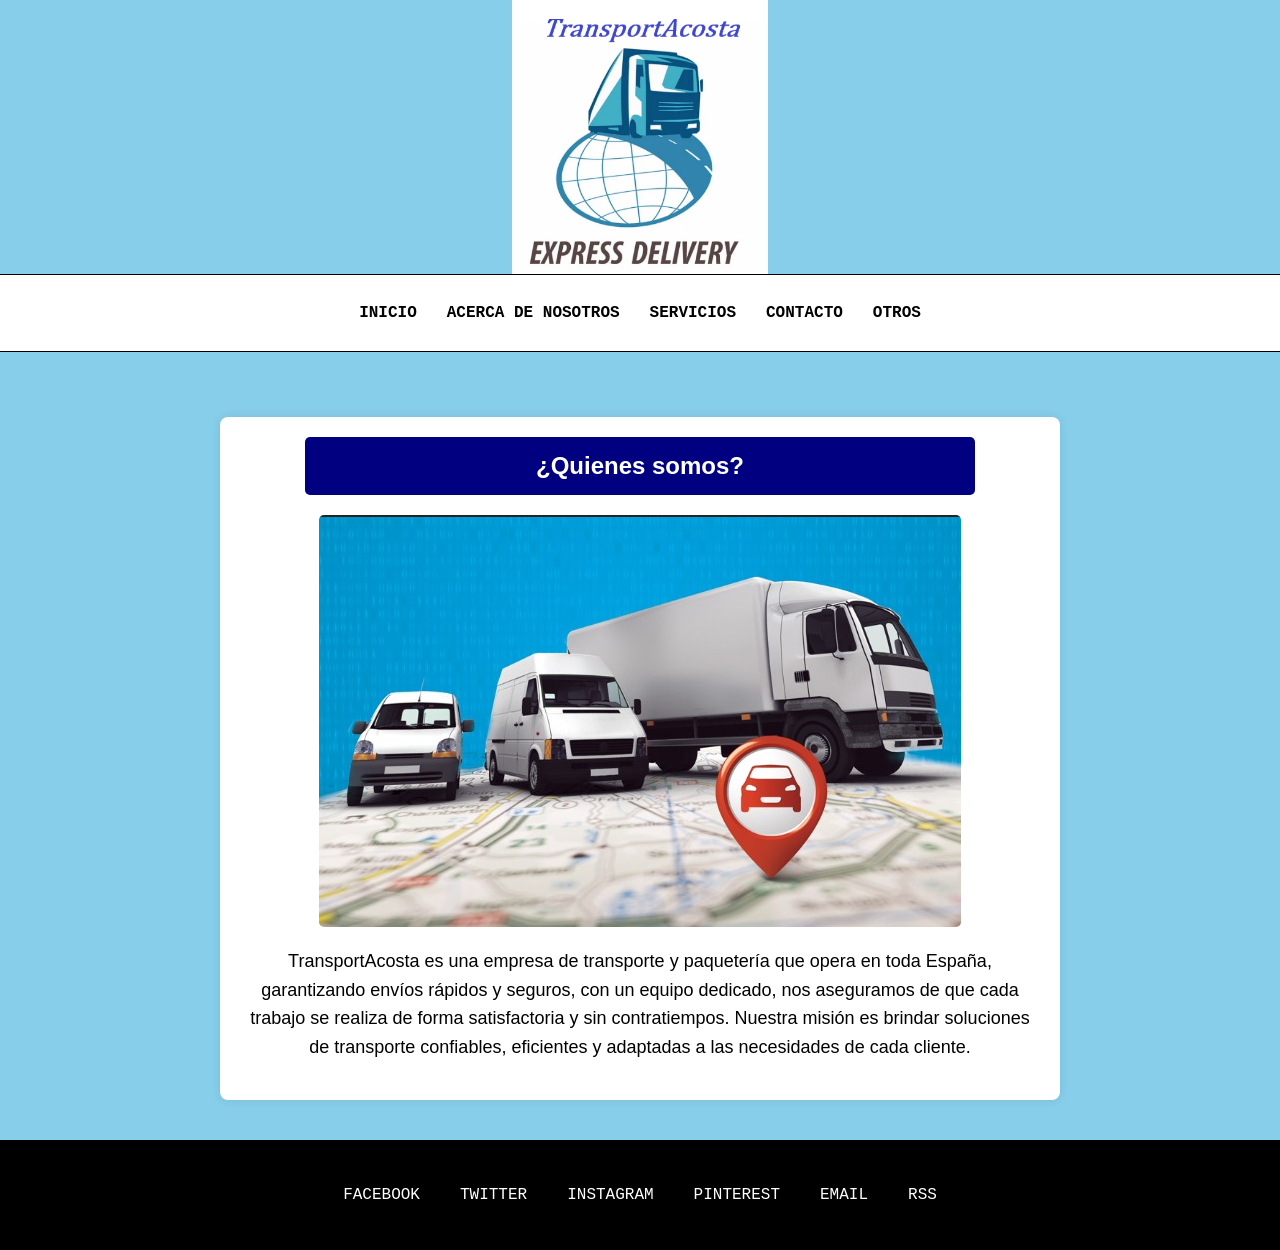
==== ProyectoWebTransporte-main/acerca/acerca.html @ 56adaf0a "cambio" ====
<!DOCTYPE html>
    <html lang="es">
    
    <head>
        <meta charset="UTF-8">
        <meta name="author" content="Juan Ramón Acosta González">
        <meta name="description" content="Acerca de TransportAcosta - Transporte y paquetería en España">
        <title>Acerca de Nosotros - TransportAcosta</title>
        <link rel="stylesheet" href="../css/acerca.css">
    </head>
    
    <body>
        <header>
            <img class="fotoHeader" src="../imagenes/TransportAcosta.png " alt="Logo de TransportAcosta">
            <nav>
                <ul>
                    <li><a href="../index.html">INICIO</a></li>
                    <li><a href="../acerca/acerca.html">ACERCA DE NOSOTROS</a></li>
                    <li><a href="../servicios/servicios.html">SERVICIOS</a></li>
                    <li><a href="../contacto/contacto.html">CONTACTO</a></li>
                    <li><a href="#">OTROS</a></li>
                </ul>
            </nav>
        </header>
    
        <main>
            <section class="acercaSection">
                <h2>¿Quienes somos?</h2>
                <img src="../imagenes/camiones.jpg" alt="Camión de TransportAcosta">
                <p>
                    TransportAcosta es una empresa de transporte y paquetería que opera en toda España, garantizando 
                    envíos rápidos y seguros, con un equipo dedicado, nos aseguramos de que cada trabajo se realiza de forma satisfactoria y sin contratiempos. 
                    Nuestra misión es brindar soluciones de transporte confiables, eficientes y adaptadas a las necesidades de cada cliente.
                </p>
            </section>
        </main>
    
        <footer>
            <ul>
                <li><a href="https://es-es.facebook.com">FACEBOOK</a></li>
                <li><a href="https://twitter.com">TWITTER</a></li>
                <li><a href="https://www.instagram.com/">INSTAGRAM</a></li>
                <li><a href="https://pinterest.com">PINTEREST</a></li>
                <li><a href="https://www.gmail.com">EMAIL</a></li>
                <li><a href="https://rss.com/es/">RSS</a></li>
            </ul>
        </footer>    
    </body>
    
    </html>
---- ProyectoWebTransporte-main/css/acerca.css ----
/* Estilos generales */
body {
    font-family: 'Courier New', Courier, monospace;
    background-color: skyblue;
    color: black;
    margin: 0;
    padding: 0;
    text-align: center;
}

header {
    display: flex;
    align-items: center;
    flex-direction: column;
}

.fotoHeader {
    width: 20%;
}

nav {
    border-top: solid black 1px;
    border-bottom: solid black 1px;
    width: 100%;
    margin-bottom: 25px;
    padding: 8px;
    background-color: white;
}

nav ul {
    display: flex;
    justify-content: center;
    list-style-type: none;
    padding: 0;
}

nav ul li {
    padding: 5px;
}

nav ul li a {
    text-decoration: none;
    color: black;
    font-weight: bold;
    padding: 10px;
}

nav ul li a:hover {
    color: white;
    background-color: black;
    border-radius: 5px;
}

/* Estilos específicos para la sección Acerca de Nosotros */
.acercaSection {
    text-align: center;
    max-width: 800px;
    margin: 40px auto;
    padding: 20px;
    background-color: white;
    border-radius: 8px;
    box-shadow: 0 0 10px rgba(0, 0, 0, 0.1);
}

/* Asegurar que el título esté arriba y centrado */
.acercaSection h2 {
    font-family: 'Arial Black', Arial, sans-serif;
    background-color: navy;
    color: white;
    padding: 15px;
    border-radius: 5px;
    display: block;  /* Asegura que ocupe todo el ancho */
    width: 80%;  /* Ocupar todo el ancho disponible */
    text-align: center;
    margin: 0 auto 20px auto;
}

/* Centrar la imagen correctamente */
.acercaSection img {
    display: block;  /* Evita que quede en línea con el título */
    margin: 0 auto 20px auto;  /* Centra la imagen y deja espacio abajo */
    max-width: 100%;
    height: auto;
    border-radius: 5px;
}

/* Estilos del texto debajo de la imagen */
.acercaSection p {
    font-size: 18px;
    line-height: 1.6;
    color: black;
    font-family: Arial;
}

/* Footer */
footer {
    background-color: black;
    padding: 10px 0;
}

footer ul {
    display: flex;
    justify-content: center;
    list-style-type: none;
    padding: 0;
}

footer ul li {
    padding: 20px;
}

footer ul li a {
    text-decoration: none;
    color: white;
}

footer ul li a:hover {
    color: skyblue;
}
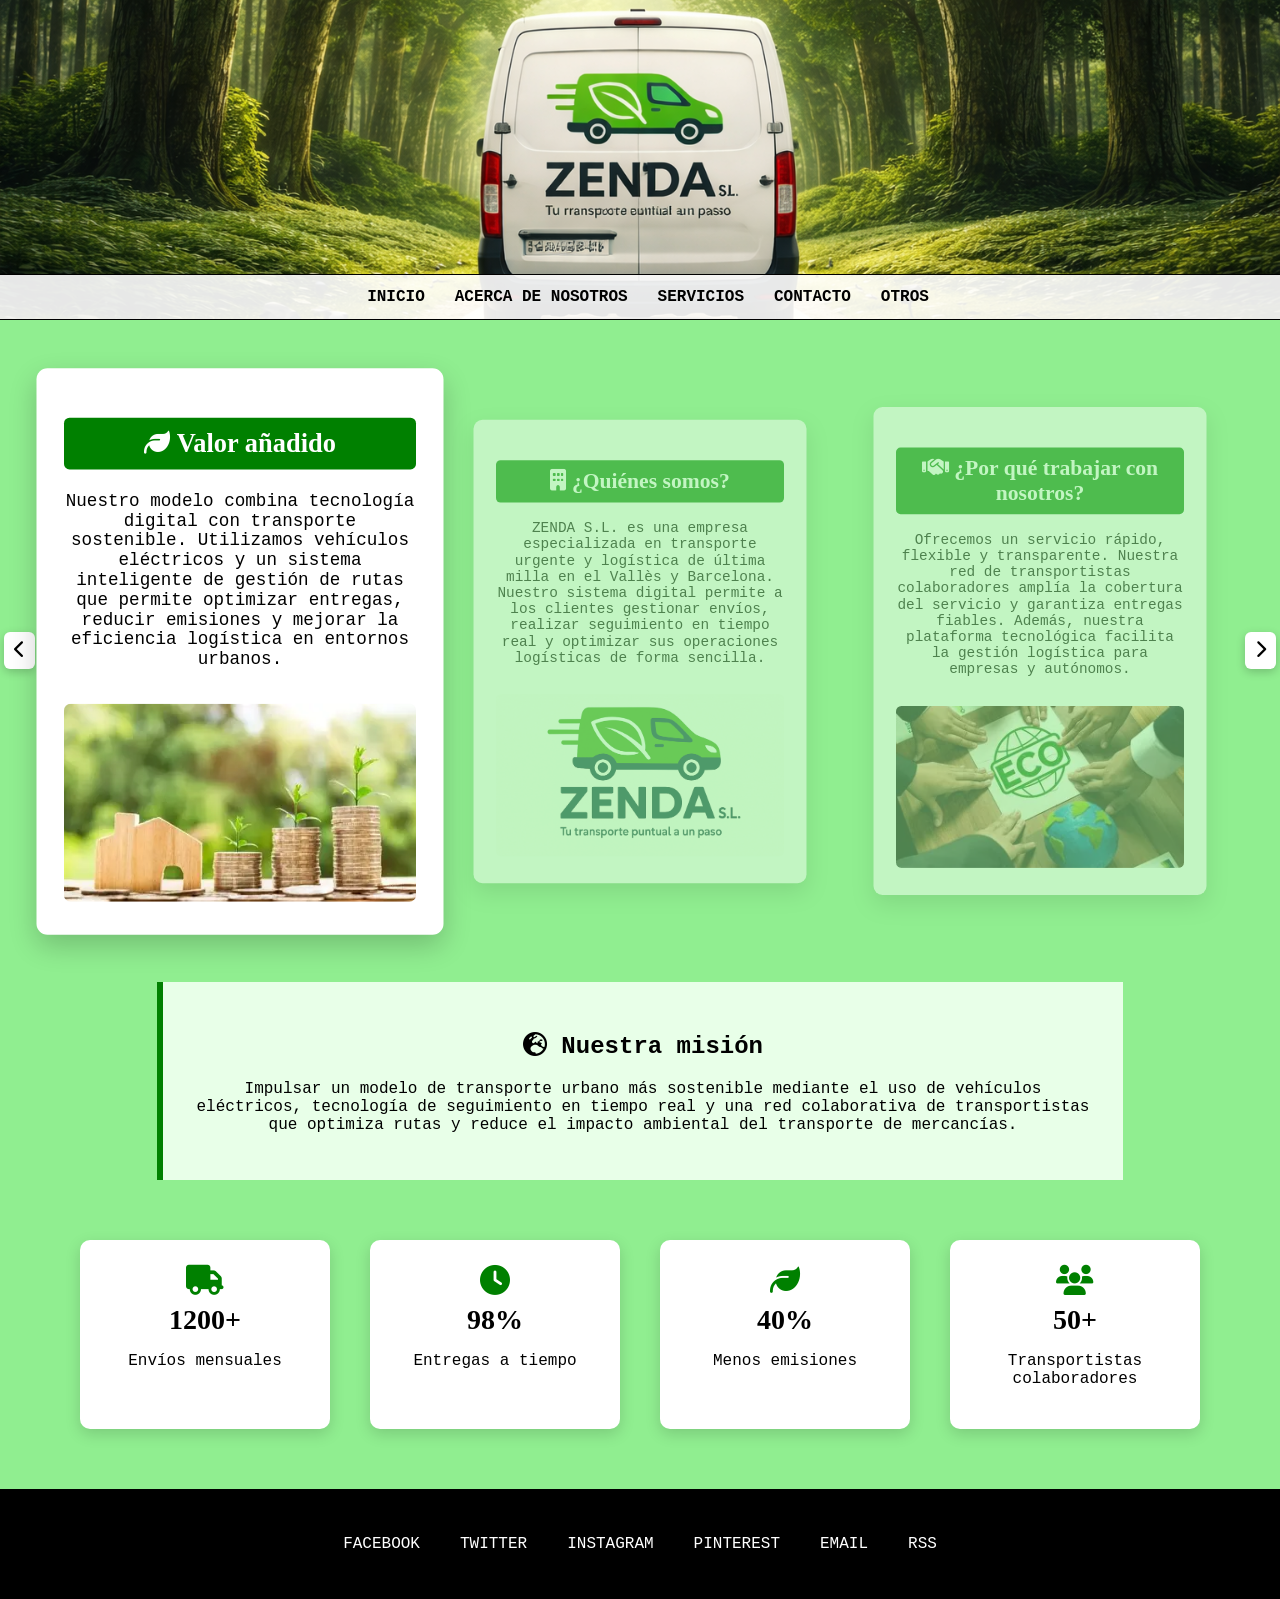
==== commit c6962d5d: "acerca" ====
--- a/ProyectoWebTransporte-main/acerca/acerca.html
+++ b/ProyectoWebTransporte-main/acerca/acerca.html
@@ -1,51 +1,225 @@
-    <!DOCTYPE html>
-    <html lang="es">
-    
-    <head>
-        <meta charset="UTF-8">
-        <meta name="author" content="Juan Ramón Acosta González">
-        <meta name="description" content="Acerca de TransportAcosta - Transporte y paquetería en España">
-        <title>Acerca de Nosotros - TransportAcosta</title>
-        <link rel="stylesheet" href="../css/acerca.css">
-    </head>
-    
-    <body>
-        <header>
-            <img class="fotoHeader" src="../imagenes/TransportAcosta.png " alt="Logo de TransportAcosta">
-            <nav>
-                <ul>
-                    <li><a href="../index.html">INICIO</a></li>
-                    <li><a href="../acerca/acerca.html">ACERCA DE NOSOTROS</a></li>
-                    <li><a href="../servicios/servicios.html">SERVICIOS</a></li>
-                    <li><a href="../contacto/contacto.html">CONTACTO</a></li>
-                    <li><a href="#">OTROS</a></li>
-                </ul>
-            </nav>
-        </header>
-    
-        <main>
-            <section class="acercaSection">
-                <h2>¿Quienes somos?</h2>
-                <img src="../imagenes/camiones.jpg" alt="Camión de TransportAcosta">
-                <p>
-                    TransportAcosta es una empresa de transporte y paquetería que opera en toda España, garantizando 
-                    envíos rápidos y seguros, con un equipo dedicado, nos aseguramos de que cada trabajo se realiza de forma satisfactoria y sin contratiempos. 
-                    Nuestra misión es brindar soluciones de transporte confiables, eficientes y adaptadas a las necesidades de cada cliente.
-                </p>
-            </section>
-        </main>
-    
-        <footer>
-            <ul>
-                <li><a href="https://es-es.facebook.com">FACEBOOK</a></li>
-                <li><a href="https://twitter.com">TWITTER</a></li>
-                <li><a href="https://www.instagram.com/">INSTAGRAM</a></li>
-                <li><a href="https://pinterest.com">PINTEREST</a></li>
-                <li><a href="https://www.gmail.com">EMAIL</a></li>
-                <li><a href="https://rss.com/es/">RSS</a></li>
-            </ul>
-        </footer>    
-    </body>
-    
-    </html>
-    +<!DOCTYPE html>
+<html lang="es">
+
+<head>
+<meta charset="UTF-8">
+<meta name="author" content="Juan Ramón Acosta González">
+<meta name="description" content="Acerca de ZENDA S.L. - Transporte sostenible y logística urbana">
+<title>Acerca de Nosotros - ZENDA S.L.</title>
+
+<link rel="stylesheet" href="../css/acerca.css">
+
+<link rel="stylesheet" href="https://cdnjs.cloudflare.com/ajax/libs/font-awesome/6.5.0/css/all.min.css">
+</head>
+
+<body>
+
+<header>
+
+<img class="fotoHeader" src="../imagenes/zenda.png" alt="Logo de ZENDA">
+
+<nav>
+<ul>
+<li><a href="../index.html">INICIO</a></li>
+<li><a href="../acerca/acerca.html">ACERCA DE NOSOTROS</a></li>
+<li><a href="../servicios/servicios.html">SERVICIOS</a></li>
+<li><a href="../contacto/contacto.html">CONTACTO</a></li>
+<li><a href="#">OTROS</a></li>
+</ul>
+</nav>
+
+</header>
+
+
+<main>
+
+
+<!-- SLIDER COLUMNAS -->
+
+<section class="sliderSection">
+
+<button class="flecha izquierda">
+<i class="fa-solid fa-chevron-left"></i>
+</button>
+
+
+<div class="slider">
+
+
+<article class="acercaColumna activa">
+
+<h2><i class="fa-solid fa-leaf"></i> Valor añadido</h2>
+
+<p>
+Nuestro modelo combina tecnología digital con transporte sostenible.
+Utilizamos vehículos eléctricos y un sistema inteligente de gestión
+de rutas que permite optimizar entregas, reducir emisiones y mejorar
+la eficiencia logística en entornos urbanos.
+</p>
+
+<img src="../imagenes/verde.png" alt="valor añadido" class="fotoAcerca">
+
+</article>
+
+
+
+<article class="acercaColumna lado">
+
+<h2><i class="fa-solid fa-building"></i> ¿Quiénes somos?</h2>
+
+<p>
+ZENDA S.L. es una empresa especializada en transporte urgente y
+logística de última milla en el Vallès y Barcelona. Nuestro sistema
+digital permite a los clientes gestionar envíos, realizar seguimiento
+en tiempo real y optimizar sus operaciones logísticas de forma sencilla.
+</p>
+
+<img src="../imagenes/logo.png" alt="¿Quiénes somos?" class="fotoAcerca">
+
+</article>
+
+
+
+<article class="acercaColumna lado">
+
+<h2><i class="fa-solid fa-handshake"></i> ¿Por qué trabajar con nosotros?</h2>
+
+<p>
+Ofrecemos un servicio rápido, flexible y transparente. Nuestra red
+de transportistas colaboradores amplía la cobertura del servicio y
+garantiza entregas fiables. Además, nuestra plataforma tecnológica
+facilita la gestión logística para empresas y autónomos.
+</p>
+
+<img src="../imagenes/eco.png" alt="¿Por qué trabajar con nosotros?" class="fotoAcerca">
+
+</article>
+
+
+</div>
+
+
+<button class="flecha derecha">
+<i class="fa-solid fa-chevron-right"></i>
+</button>
+
+
+</section>
+
+
+
+<section class="mision">
+
+<h2><i class="fa-solid fa-earth-europe"></i> Nuestra misión</h2>
+
+<p>
+Impulsar un modelo de transporte urbano más sostenible mediante el uso
+de vehículos eléctricos, tecnología de seguimiento en tiempo real y
+una red colaborativa de transportistas que optimiza rutas y reduce
+el impacto ambiental del transporte de mercancías.
+</p>
+
+</section>
+
+
+
+<section class="estadisticas">
+
+<div class="stat">
+<i class="fa-solid fa-truck"></i>
+<h3>1200+</h3>
+<p>Envíos mensuales</p>
+</div>
+
+<div class="stat">
+<i class="fa-solid fa-clock"></i>
+<h3>98%</h3>
+<p>Entregas a tiempo</p>
+</div>
+
+<div class="stat">
+<i class="fa-solid fa-leaf"></i>
+<h3>40%</h3>
+<p>Menos emisiones</p>
+</div>
+
+<div class="stat">
+<i class="fa-solid fa-users"></i>
+<h3>50+</h3>
+<p>Transportistas colaboradores</p>
+</div>
+
+</section>
+
+
+</main>
+
+
+<footer>
+
+<ul>
+<li><a href="https://es-es.facebook.com">FACEBOOK</a></li>
+<li><a href="https://twitter.com">TWITTER</a></li>
+<li><a href="https://www.instagram.com/">INSTAGRAM</a></li>
+<li><a href="https://pinterest.com">PINTEREST</a></li>
+<li><a href="https://www.gmail.com">EMAIL</a></li>
+<li><a href="https://rss.com/es/">RSS</a></li>
+</ul>
+
+</footer>
+
+
+<script>
+
+const columnas = document.querySelectorAll(".acercaColumna");
+let indice = 0;
+
+function actualizarSlider(){
+
+columnas.forEach((col,i)=>{
+
+col.classList.remove("activa");
+col.classList.remove("lado");
+
+if(i === indice){
+
+col.classList.add("activa");
+
+}else{
+
+col.classList.add("lado");
+
+}
+
+});
+
+}
+
+document.querySelector(".derecha").onclick = () =>{
+
+indice++;
+
+if(indice >= columnas.length){
+indice = 0;
+}
+
+actualizarSlider();
+
+};
+
+document.querySelector(".izquierda").onclick = () =>{
+
+indice--;
+
+if(indice < 0){
+indice = columnas.length - 1;
+}
+
+actualizarSlider();
+
+};
+
+</script>
+
+</body>
+</html>
--- a/ProyectoWebTransporte-main/css/acerca.css
+++ b/ProyectoWebTransporte-main/css/acerca.css
@@ -1,119 +1,216 @@
-/* Estilos generales */
-body {
-    font-family: 'Courier New', Courier, monospace;
-    background-color: skyblue;
-    color: black;
-    margin: 0;
-    padding: 0;
-    text-align: center;
-}
-
-header {
-    display: flex;
-    align-items: center;
-    flex-direction: column;
-}
-
-.fotoHeader {
-    width: 20%;
-}
-
-nav {
-    border-top: solid black 1px;
-    border-bottom: solid black 1px;
-    width: 100%;
-    margin-bottom: 25px;
-    padding: 8px;
-    background-color: white;
-}
-
-nav ul {
-    display: flex;
-    justify-content: center;
-    list-style-type: none;
-    padding: 0;
-}
-
-nav ul li {
-    padding: 5px;
-}
-
-nav ul li a {
-    text-decoration: none;
-    color: black;
-    font-weight: bold;
-    padding: 10px;
-}
-
-nav ul li a:hover {
-    color: white;
-    background-color: black;
-    border-radius: 5px;
-}
-
-/* Estilos específicos para la sección Acerca de Nosotros */
-.acercaSection {
-    text-align: center;
-    max-width: 800px;
-    margin: 40px auto;
-    padding: 20px;
-    background-color: white;
-    border-radius: 8px;
-    box-shadow: 0 0 10px rgba(0, 0, 0, 0.1);
-}
-
-/* Asegurar que el título esté arriba y centrado */
-.acercaSection h2 {
-    font-family: 'Arial Black', Arial, sans-serif;
-    background-color: navy;
-    color: white;
-    padding: 15px;
-    border-radius: 5px;
-    display: block;  /* Asegura que ocupe todo el ancho */
-    width: 80%;  /* Ocupar todo el ancho disponible */
-    text-align: center;
-    margin: 0 auto 20px auto;
-}
-
-/* Centrar la imagen correctamente */
-.acercaSection img {
-    display: block;  /* Evita que quede en línea con el título */
-    margin: 0 auto 20px auto;  /* Centra la imagen y deja espacio abajo */
-    max-width: 100%;
-    height: auto;
-    border-radius: 5px;
-}
-
-/* Estilos del texto debajo de la imagen */
-.acercaSection p {
-    font-size: 18px;
-    line-height: 1.6;
-    color: black;
-    font-family: Arial;
-}
-
-/* Footer */
-footer {
-    background-color: black;
-    padding: 10px 0;
-}
-
-footer ul {
-    display: flex;
-    justify-content: center;
-    list-style-type: none;
-    padding: 0;
-}
-
-footer ul li {
-    padding: 20px;
-}
-
-footer ul li a {
-    text-decoration: none;
-    color: white;
-}
-
-footer ul li a:hover {
-    color: skyblue;
-}
+/* ESTILOS GENERALES */
+
+body{
+font-family:'Courier New', Courier, monospace;
+background-color:lightgreen;
+margin:0;
+text-align:center;
+}
+
+
+/* HEADER */
+
+header{
+width:100%;
+height:320px;
+overflow:hidden;
+position:relative;
+}
+
+/* IMAGEN HEADER */
+
+.fotoHeader{
+width:100%;
+height:100%;
+object-fit:cover;
+display:block;
+}
+
+
+/* MENU SOBRE LA IMAGEN */
+
+nav{
+position:absolute;
+bottom:0;
+width:100%;
+background:rgba(255,255,255,0.9);
+border-top:1px solid black;
+border-bottom:1px solid black;
+padding:8px;
+}
+
+nav ul{
+display:flex;
+justify-content:center;
+list-style:none;
+padding:0;
+margin:0;
+}
+
+nav ul li{
+padding:5px;
+}
+
+nav ul li a{
+text-decoration:none;
+color:black;
+font-weight:bold;
+padding:10px;
+}
+
+nav ul li a:hover{
+background:black;
+color:white;
+border-radius:5px;
+}
+
+
+
+/* SLIDER */
+
+.sliderSection{
+display:flex;
+align-items:center;
+justify-content:center;
+gap:20px;
+margin:60px auto;
+max-width:1100px;
+}
+
+.slider{
+display:flex;
+gap:30px;
+justify-content:center;
+align-items:center;
+}
+
+
+
+/* TARJETAS */
+
+.acercaColumna{
+width:320px;
+background:white;
+padding:25px;
+border-radius:10px;
+box-shadow:0 10px 25px rgba(0,0,0,0.2);
+transition:all 0.4s;
+}
+
+.activa{
+transform:scale(1.1);
+opacity:1;
+z-index:2;
+}
+
+.lado{
+transform:scale(0.9);
+opacity:0.45;
+}
+
+.acercaColumna h2{
+background:green;
+color:white;
+padding:10px;
+border-radius:5px;
+font-family:'Arial Black';
+}
+
+.fotoAcerca{
+width:100%;
+height:180px;
+object-fit:cover;
+margin-top:15px;
+border-radius:6px;
+}
+
+
+
+/* FLECHAS */
+
+.flecha{
+background:white;
+border:none;
+font-size:18px;
+padding:8px 10px;
+border-radius:6px;
+cursor:pointer;
+box-shadow:0 3px 10px rgba(0,0,0,0.2);
+}
+
+.flecha:hover{
+background:green;
+color:white;
+}
+
+
+
+/* MISION */
+
+.mision{
+max-width:900px;
+margin:40px auto;
+padding:30px;
+background:#e8ffe8;
+border-left:6px solid green;
+}
+
+
+
+/* ESTADISTICAS */
+
+.estadisticas{
+display:flex;
+justify-content:center;
+gap:40px;
+flex-wrap:wrap;
+margin:60px auto;
+}
+
+.stat{
+background:white;
+padding:25px;
+width:200px;
+border-radius:10px;
+box-shadow:0 5px 15px rgba(0,0,0,0.15);
+}
+
+.stat i{
+font-size:30px;
+color:green;
+}
+
+.stat h3{
+font-size:28px;
+margin:8px 0;
+font-family:'Arial Black';
+}
+
+
+
+/* FOOTER */
+
+footer{
+background:black;
+padding:10px 0;
+}
+
+footer ul{
+display:flex;
+justify-content:center;
+list-style:none;
+padding:0;
+}
+
+footer ul li{
+padding:20px;
+}
+
+footer ul li a{
+color:white;
+text-decoration:none;
+}
+
+footer ul li a:hover{
+color:lightgreen;
+}
